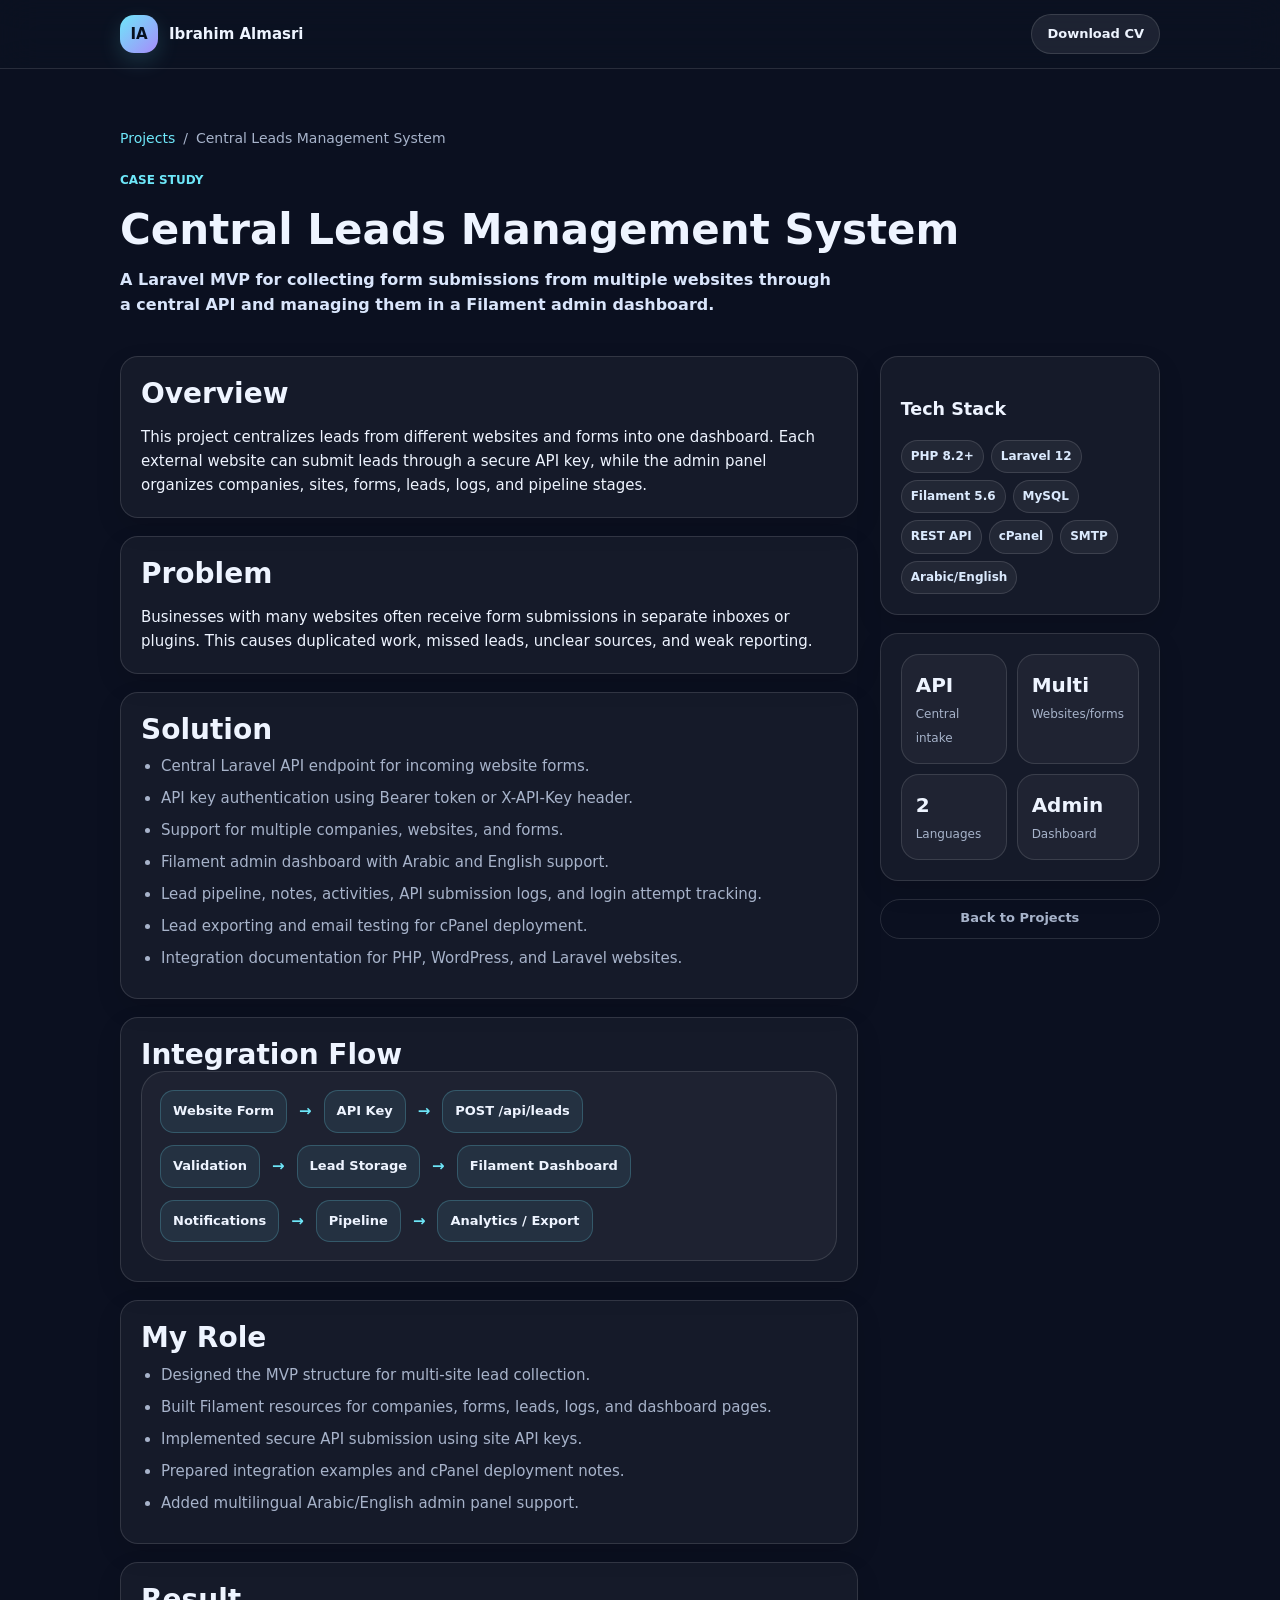
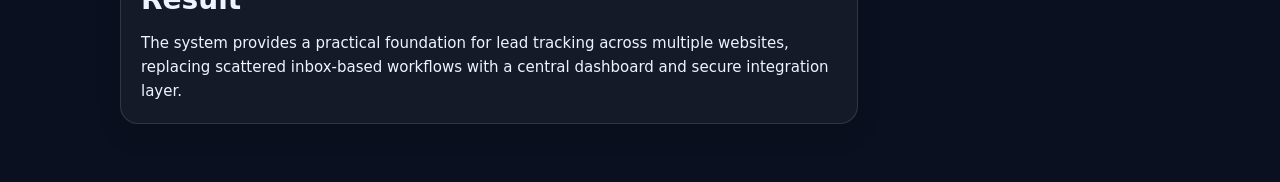
==== projects/central-leads/index.html @ 6cac3bda "update on  portfolio" ====
<!doctype html>
<html lang="en">
<head>
  <meta charset="utf-8">
  <meta name="viewport" content="width=device-width, initial-scale=1">
  <title>Central Leads Management System — Case Study | Ibrahim Almasri</title>
  <meta name="description" content="Central Leads Management System case study: Laravel and Filament dashboard for collecting leads from multiple external websites via a secure API.">
  <link rel="stylesheet" href="../../style.css">
</head>
<body>
  <header class="site-header">
    <div class="container nav">
      <a class="logo" href="../../"><span class="logo-mark">IA</span><span>Ibrahim Almasri</span></a>
      <div class="nav-actions"><a class="btn-secondary" href="../../files/IbrahimCVPlus26.pdf" target="_blank" rel="noopener">Download CV</a></div>
    </div>
  </header>
  <main class="project-page">
    <div class="container">
      <div class="breadcrumb"><a href="../../#projects">Projects</a><span>/</span><span>Central Leads Management System</span></div>
      <div class="section-head">
        <div>
          <p class="section-label">Case Study</p>
          <h1>Central Leads Management System</h1>
          <p class="hero-subtitle">A Laravel MVP for collecting form submissions from multiple websites through a central API and managing them in a Filament admin dashboard.</p>
        </div>
      </div>
      <div class="case-grid">
        <div class="case-main">
          <section class="card">
            <h2>Overview</h2>
            <p>This project centralizes leads from different websites and forms into one dashboard. Each external website can submit leads through a secure API key, while the admin panel organizes companies, sites, forms, leads, logs, and pipeline stages.</p>
          </section>
          <section class="card">
            <h2>Problem</h2>
            <p>Businesses with many websites often receive form submissions in separate inboxes or plugins. This causes duplicated work, missed leads, unclear sources, and weak reporting.</p>
          </section>
          <section class="card">
            <h2>Solution</h2>
            <ul class="case-list">
              <li>Central Laravel API endpoint for incoming website forms.</li>
              <li>API key authentication using Bearer token or X-API-Key header.</li>
              <li>Support for multiple companies, websites, and forms.</li>
              <li>Filament admin dashboard with Arabic and English support.</li>
              <li>Lead pipeline, notes, activities, API submission logs, and login attempt tracking.</li>
              <li>Lead exporting and email testing for cPanel deployment.</li>
              <li>Integration documentation for PHP, WordPress, and Laravel websites.</li>
            </ul>
          </section>
          <section class="card">
            <h2>Integration Flow</h2>
            <div class="diagram">
              <div class="diagram-row"><span class="node">Website Form</span><span class="arrow">→</span><span class="node">API Key</span><span class="arrow">→</span><span class="node">POST /api/leads</span></div>
              <div class="diagram-row"><span class="node">Validation</span><span class="arrow">→</span><span class="node">Lead Storage</span><span class="arrow">→</span><span class="node">Filament Dashboard</span></div>
              <div class="diagram-row"><span class="node">Notifications</span><span class="arrow">→</span><span class="node">Pipeline</span><span class="arrow">→</span><span class="node">Analytics / Export</span></div>
            </div>
          </section>
          <section class="card">
            <h2>My Role</h2>
            <ul class="case-list">
              <li>Designed the MVP structure for multi-site lead collection.</li>
              <li>Built Filament resources for companies, forms, leads, logs, and dashboard pages.</li>
              <li>Implemented secure API submission using site API keys.</li>
              <li>Prepared integration examples and cPanel deployment notes.</li>
              <li>Added multilingual Arabic/English admin panel support.</li>
            </ul>
          </section>
          <section class="card">
            <h2>Result</h2>
            <p>The system provides a practical foundation for lead tracking across multiple websites, replacing scattered inbox-based workflows with a central dashboard and secure integration layer.</p>
          </section>
        </div>
        <aside class="case-side">
          <div class="card">
            <h3>Tech Stack</h3>
            <div class="stack-cloud"><span class="tag">PHP 8.2+</span><span class="tag">Laravel 12</span><span class="tag">Filament 5.6</span><span class="tag">MySQL</span><span class="tag">REST API</span><span class="tag">cPanel</span><span class="tag">SMTP</span><span class="tag">Arabic/English</span></div>
          </div>
          <div class="card mini-stat">
            <div><strong>API</strong><span>Central intake</span></div>
            <div><strong>Multi</strong><span>Websites/forms</span></div>
            <div><strong>2</strong><span>Languages</span></div>
            <div><strong>Admin</strong><span>Dashboard</span></div>
          </div>
          <a class="btn-ghost" href="../../#projects">Back to Projects</a>
        </aside>
      </div>
    </div>
  </main>
  <script src="../../script.js"></script>
</body>
</html>
---- style.css ----
:root{
  --bg:#0c1222;
  --bg-soft:#111a31;
  --card:#141f39;
  --card-2:#0f172a;
  --text:#eef4ff;
  --muted:#a7b3ca;
  --line:rgba(255,255,255,.12);
  --brand:#6ee7f9;
  --brand-2:#a78bfa;
  --accent:#34d399;
  --warning:#fbbf24;
  --danger:#fb7185;
  --shadow:0 12px 36px rgba(0,0,0,.24);
  --radius:18px;
  --container:1080px;
}
*{box-sizing:border-box}
html{scroll-behavior:smooth}
body{
  margin:0;
  font-family:Inter,ui-sans-serif,system-ui,-apple-system,BlinkMacSystemFont,"Segoe UI",Arial,sans-serif;
  background:#0b1020;
  color:var(--text);
  font-size:15px;
  line-height:1.6;
}
a{color:inherit;text-decoration:none}
img{max-width:100%;display:block}
.container{max-width:var(--container);margin:0 auto;padding:0 20px}
.skip-link{position:absolute;left:-9999px;top:auto;width:1px;height:1px;overflow:hidden}
.skip-link:focus{left:20px;top:20px;width:auto;height:auto;padding:10px 14px;background:#fff;color:#0c1222;border-radius:12px;z-index:999}
.site-header{
  position:sticky;top:0;z-index:50;
  background:rgba(12,18,34,.72);
  backdrop-filter:blur(18px);
  border-bottom:1px solid var(--line);
}
.nav{display:flex;align-items:center;justify-content:space-between;min-height:68px;gap:16px}
.logo{display:flex;align-items:center;gap:11px;font-weight:800;letter-spacing:0}
.logo-mark{width:38px;height:38px;border-radius:14px;background:linear-gradient(135deg,var(--brand),var(--brand-2));display:grid;place-items:center;color:#07101f;font-weight:900;box-shadow:0 8px 22px rgba(110,231,249,.16)}
.nav-links{display:flex;align-items:center;gap:6px;list-style:none;margin:0;padding:0}
.nav-links a{display:inline-flex;padding:8px 11px;border-radius:999px;color:var(--muted);font-size:13px;font-weight:650}
.nav-links a:hover,.nav-links a.active{color:var(--text);background:rgba(255,255,255,.07)}
.nav-actions{display:flex;align-items:center;gap:10px}
.btn,.btn-secondary,.btn-ghost{
  display:inline-flex;align-items:center;justify-content:center;gap:9px;
  min-height:40px;padding:0 15px;border-radius:999px;
  font-weight:750;font-size:13px;border:1px solid transparent;transition:.2s ease;
}
.btn{background:linear-gradient(135deg,var(--brand),var(--brand-2));color:#06101e;box-shadow:0 12px 34px rgba(110,231,249,.22)}
.btn:hover{transform:translateY(-2px);box-shadow:0 18px 42px rgba(110,231,249,.26)}
.btn-secondary{background:rgba(255,255,255,.08);border-color:var(--line);color:var(--text)}
.btn-secondary:hover,.btn-ghost:hover{background:rgba(255,255,255,.12);transform:translateY(-1px)}
.btn-ghost{color:var(--muted);border-color:var(--line);background:transparent}
.menu-btn{display:none;width:40px;height:40px;border:1px solid var(--line);background:rgba(255,255,255,.07);color:var(--text);border-radius:12px;font-size:20px}
.hero{padding:64px 0 44px;position:relative;overflow:hidden}
.hero-grid{display:grid;grid-template-columns:1.15fr .85fr;gap:36px;align-items:center}
.eyebrow{display:inline-flex;align-items:center;gap:10px;padding:6px 10px;border-radius:999px;background:rgba(110,231,249,.09);color:#c8fbff;border:1px solid rgba(110,231,249,.18);font-size:12.5px;font-weight:700}
.dot{width:8px;height:8px;border-radius:50%;background:var(--accent);box-shadow:0 0 0 6px rgba(52,211,153,.12)}
h1{font-size:42px;line-height:1.1;margin:16px 0 14px;letter-spacing:0}
.gradient-text{background:linear-gradient(135deg,#fff,var(--brand),var(--brand-2));-webkit-background-clip:text;background-clip:text;color:transparent}
.hero-subtitle{font-size:16px;color:#d9e5fb;max-width:720px;margin:0 0 14px;font-weight:550}
.hero-copy{max-width:680px;color:var(--muted);font-size:15px;margin:0 0 24px}
.hero-actions{display:flex;flex-wrap:wrap;gap:10px;margin:24px 0}
.hero-meta{display:grid;grid-template-columns:repeat(3,minmax(0,1fr));gap:10px;margin-top:24px;max-width:650px}
.meta-card{padding:14px 15px;border:1px solid var(--line);border-radius:16px;background:rgba(255,255,255,.05)}
.meta-card strong{display:block;font-size:20px;line-height:1.1}
.meta-card span{font-size:13px;color:var(--muted)}
.hero-visual{position:relative}
.profile-card{
  position:relative;overflow:hidden;border:1px solid var(--line);border-radius:22px;background:rgba(255,255,255,.055);box-shadow:var(--shadow);padding:20px;
}
.profile-top{display:flex;align-items:center;gap:14px;margin-bottom:18px}
.avatar{width:60px;height:60px;border-radius:20px;background:linear-gradient(135deg,var(--brand),var(--brand-2));display:grid;place-items:center;color:#07101f;font-weight:900;font-size:22px;box-shadow:0 12px 28px rgba(167,139,250,.18)}
.status-pill{display:inline-flex;align-items:center;gap:8px;border:1px solid rgba(52,211,153,.28);background:rgba(52,211,153,.10);color:#caffe9;border-radius:999px;padding:5px 10px;font-size:12px;font-weight:800}
.code-window{border:1px solid var(--line);border-radius:18px;background:#07101f;overflow:hidden}
.window-bar{display:flex;gap:7px;align-items:center;height:36px;padding:0 12px;background:rgba(255,255,255,.055);border-bottom:1px solid var(--line)}
.circle{width:10px;height:10px;border-radius:50%;background:rgba(255,255,255,.25)}
pre{margin:0;white-space:pre-wrap;font-family:"SFMono-Regular",Consolas,"Liberation Mono",monospace;color:#e9f7ff;font-size:12.5px;line-height:1.7;padding:15px}
.k{color:#6ee7f9}.s{color:#a7f3d0}.n{color:#c4b5fd}.c{color:#94a3b8}
.stack-cloud{display:flex;gap:7px;flex-wrap:wrap;margin-top:16px}
.tag{display:inline-flex;align-items:center;border:1px solid var(--line);background:rgba(255,255,255,.06);padding:6px 9px;border-radius:999px;color:#dbeafe;font-size:12px;font-weight:750}
.section{padding:58px 0;border-top:1px solid rgba(255,255,255,.06)}
.section-head{display:flex;justify-content:space-between;align-items:flex-end;gap:18px;margin-bottom:24px}
.section-label{color:var(--brand);font-size:12px;font-weight:900;text-transform:uppercase;letter-spacing:0;margin:0 0 8px}
h2{font-size:28px;line-height:1.18;margin:0;letter-spacing:0}
.section-text{color:var(--muted);max-width:650px;margin:10px 0 0}
.about-grid{display:grid;grid-template-columns:1fr .82fr;gap:22px}
.card{border:1px solid var(--line);background:rgba(255,255,255,.045);border-radius:var(--radius);padding:20px;box-shadow:0 10px 26px rgba(0,0,0,.12)}
.card p:first-child{margin-top:0}.card p:last-child{margin-bottom:0}
.highlight-list{display:grid;gap:12px;margin:0;padding:0;list-style:none}
.highlight-list li{display:flex;gap:12px;align-items:flex-start;color:#d9e5fb}
.check{flex:0 0 24px;width:24px;height:24px;border-radius:9px;background:rgba(52,211,153,.14);color:#a7f3d0;display:grid;place-items:center;font-weight:900}
.skills-grid{display:grid;grid-template-columns:repeat(4,minmax(0,1fr));gap:14px}
.skill-card h3,.project-card h3,.timeline-card h3{margin:0 0 10px;font-size:17px}
.skill-card ul{margin:0;padding:0;list-style:none;display:flex;gap:8px;flex-wrap:wrap}
.skill-card li{font-size:13px;color:#dce8ff;background:rgba(255,255,255,.055);border:1px solid rgba(255,255,255,.08);padding:6px 9px;border-radius:999px}
.projects-grid{display:grid;grid-template-columns:repeat(2,minmax(0,1fr));gap:16px}
.project-card{position:relative;overflow:hidden;min-height:320px;display:flex;flex-direction:column;justify-content:space-between}
.project-card:before{content:none}
.project-card>*{position:relative}
.project-icon{width:44px;height:44px;border-radius:14px;display:grid;place-items:center;background:rgba(110,231,249,.10);border:1px solid rgba(110,231,249,.18);font-size:20px;margin-bottom:14px}
.project-card p{color:var(--muted);margin:0 0 16px}
.project-points{display:grid;gap:8px;margin:16px 0 0;padding:0;list-style:none;color:#d8e6ff;font-size:14px}
.project-points li:before{content:"•";color:var(--brand);font-weight:900;margin-right:8px}
.project-actions{display:flex;gap:10px;flex-wrap:wrap;margin-top:20px}
.timeline{display:grid;gap:16px}
.timeline-card{display:grid;grid-template-columns:260px 1fr;gap:22px}
.timeline-card .date{color:var(--brand);font-weight:850;font-size:14px}
.timeline-card .role{color:var(--text);font-weight:800}
.timeline-card .company{color:var(--muted);font-weight:650}
.timeline-card ul{margin:10px 0 0;padding-left:20px;color:var(--muted)}
.notice{border:1px solid rgba(251,191,36,.28);background:rgba(251,191,36,.08);border-radius:var(--radius);padding:20px;color:#fff4cf}
.contact-grid{display:grid;grid-template-columns:1fr 1fr;gap:18px}
.contact-card{display:flex;align-items:center;justify-content:space-between;gap:16px}
.contact-card span{color:var(--muted);display:block;font-size:12.5px}.contact-card strong{font-size:15px;overflow-wrap:anywhere}
.footer{padding:28px 0;border-top:1px solid var(--line);color:var(--muted)}
.footer .container{display:block}
.project-page{padding:58px 0}
.breadcrumb{display:flex;gap:8px;align-items:center;color:var(--muted);font-size:14px;margin-bottom:22px}.breadcrumb a{color:var(--brand)}
.case-grid{display:grid;grid-template-columns:1fr .38fr;gap:22px;align-items:start}
.case-main{display:grid;gap:18px}.case-side{position:sticky;top:100px;display:grid;gap:18px}
.case-list{margin:0;padding-left:20px;color:var(--muted)}
.case-list li{margin:8px 0}
.mini-stat{display:grid;grid-template-columns:1fr 1fr;gap:10px}.mini-stat div{border:1px solid var(--line);border-radius:18px;padding:14px;background:rgba(255,255,255,.045)}.mini-stat strong{display:block;font-size:20px}.mini-stat span{font-size:12px;color:var(--muted)}
.diagram{border:1px solid var(--line);border-radius:24px;padding:18px;background:rgba(255,255,255,.04);display:grid;gap:12px}
.diagram-row{display:flex;gap:12px;flex-wrap:wrap;align-items:center}.node{border:1px solid rgba(110,231,249,.22);background:rgba(110,231,249,.08);padding:10px 12px;border-radius:14px;font-size:13px;font-weight:800}.arrow{color:var(--brand);font-weight:900}
@media (max-width:940px){
  h1{font-size:36px}
  h2{font-size:25px}
  .hero-grid,.about-grid,.case-grid,.contact-grid{grid-template-columns:1fr}.case-side{position:static}.skills-grid,.projects-grid{grid-template-columns:repeat(2,minmax(0,1fr))}.timeline-card{grid-template-columns:1fr}.section-head{display:block}.hero{padding-top:52px}
  .nav-links{position:fixed;left:18px;right:18px;top:86px;display:none;flex-direction:column;align-items:stretch;background:rgba(17,26,49,.98);border:1px solid var(--line);border-radius:22px;padding:12px;box-shadow:var(--shadow)}
  .nav-links.open{display:flex}.nav-links a{justify-content:center}.menu-btn{display:inline-grid;place-items:center}.nav-actions .btn-secondary{display:none}
}
@media (max-width:620px){
  .container{padding:0 16px}.hero-meta,.skills-grid,.projects-grid,.mini-stat{grid-template-columns:1fr}h1{font-size:30px}.hero-subtitle{font-size:15px}h2{font-size:23px}.card{padding:18px}.nav{min-height:64px}.nav-links{top:74px}.profile-card{padding:18px}.hero-actions .btn,.hero-actions .btn-secondary,.hero-actions .btn-ghost{width:100%}.contact-card{display:block}.section{padding:46px 0}
}
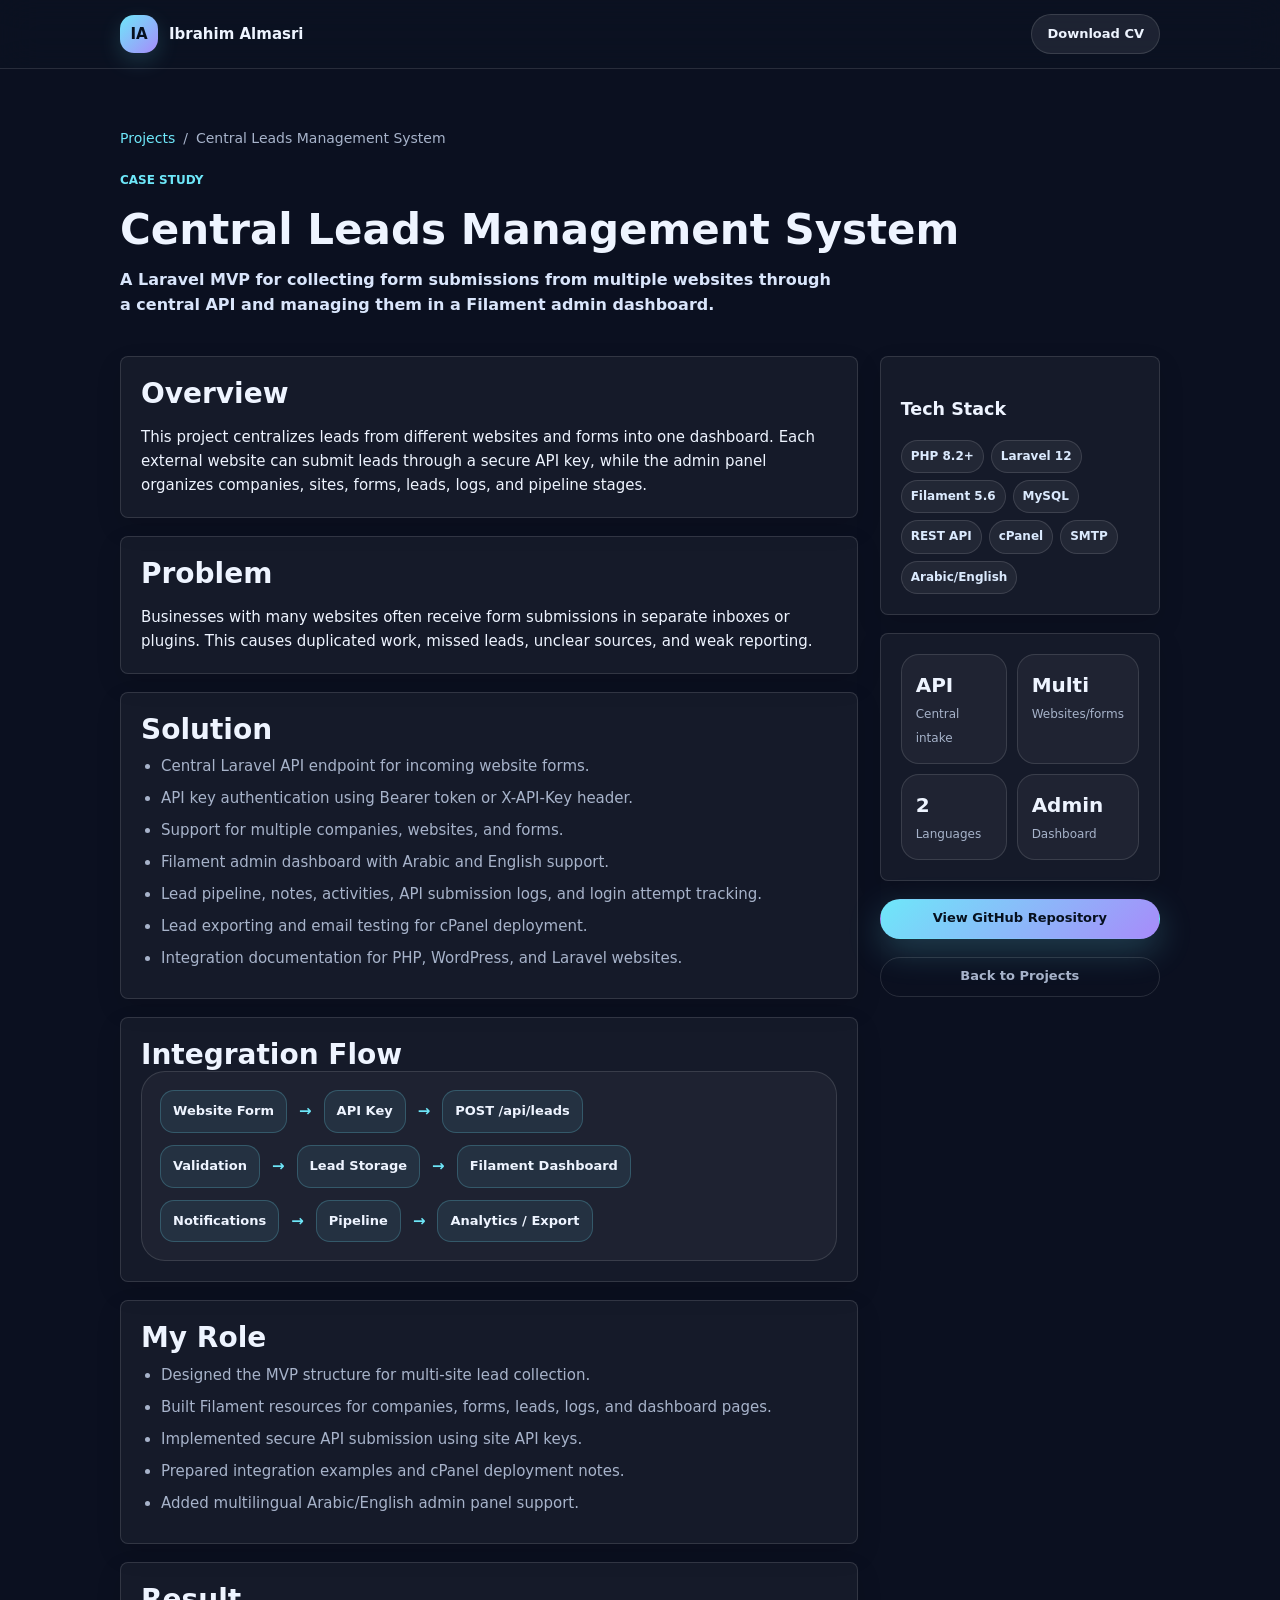
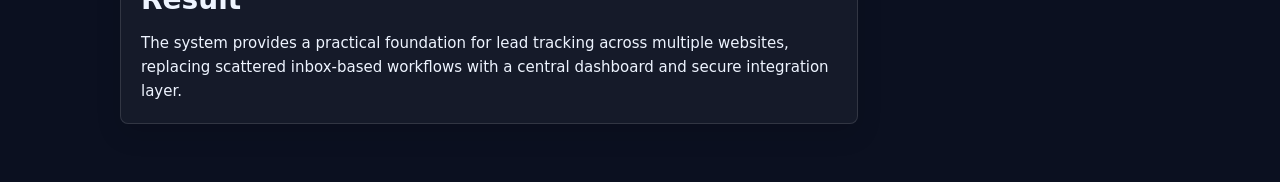
==== commit c39942e8: "update on  portfolio" ====
--- a/projects/central-leads/index.html
+++ b/projects/central-leads/index.html
@@ -80,6 +80,7 @@
             <div><strong>2</strong><span>Languages</span></div>
             <div><strong>Admin</strong><span>Dashboard</span></div>
           </div>
+          <a class="btn" href="https://github.com/Ibrahimalmari/central-leads-management-system" target="_blank" rel="noopener">View GitHub Repository</a>
           <a class="btn-ghost" href="../../#projects">Back to Projects</a>
         </aside>
       </div>
--- a/style.css
+++ b/style.css
@@ -12,11 +12,11 @@
   --warning:#fbbf24;
   --danger:#fb7185;
   --shadow:0 12px 36px rgba(0,0,0,.24);
-  --radius:18px;
+  --radius:8px;
   --container:1080px;
 }
 *{box-sizing:border-box}
-html{scroll-behavior:smooth}
+html{scroll-behavior:smooth;scroll-padding-top:86px}
 body{
   margin:0;
   font-family:Inter,ui-sans-serif,system-ui,-apple-system,BlinkMacSystemFont,"Segoe UI",Arial,sans-serif;
@@ -82,6 +82,7 @@
 .stack-cloud{display:flex;gap:7px;flex-wrap:wrap;margin-top:16px}
 .tag{display:inline-flex;align-items:center;border:1px solid var(--line);background:rgba(255,255,255,.06);padding:6px 9px;border-radius:999px;color:#dbeafe;font-size:12px;font-weight:750}
 .section{padding:58px 0;border-top:1px solid rgba(255,255,255,.06)}
+section[id]{scroll-margin-top:86px}
 .section-head{display:flex;justify-content:space-between;align-items:flex-end;gap:18px;margin-bottom:24px}
 .section-label{color:var(--brand);font-size:12px;font-weight:900;text-transform:uppercase;letter-spacing:0;margin:0 0 8px}
 h2{font-size:28px;line-height:1.18;margin:0;letter-spacing:0}
@@ -96,15 +97,46 @@
 .skill-card h3,.project-card h3,.timeline-card h3{margin:0 0 10px;font-size:17px}
 .skill-card ul{margin:0;padding:0;list-style:none;display:flex;gap:8px;flex-wrap:wrap}
 .skill-card li{font-size:13px;color:#dce8ff;background:rgba(255,255,255,.055);border:1px solid rgba(255,255,255,.08);padding:6px 9px;border-radius:999px}
-.projects-grid{display:grid;grid-template-columns:repeat(2,minmax(0,1fr));gap:16px}
-.project-card{position:relative;overflow:hidden;min-height:320px;display:flex;flex-direction:column;justify-content:space-between}
-.project-card:before{content:none}
+.projects-grid{display:grid;grid-template-columns:repeat(2,minmax(0,1fr));gap:18px}
+.project-card{
+  --project-accent:var(--brand);
+  --project-soft:rgba(110,231,249,.10);
+  position:relative;overflow:hidden;min-height:430px;display:flex;flex-direction:column;justify-content:space-between;padding:0;
+  background:linear-gradient(180deg,var(--project-soft),rgba(255,255,255,.04) 44%),rgba(255,255,255,.045);
+}
+.project-card:before{content:"";position:absolute;inset:0 0 auto;height:3px;background:var(--project-accent)}
+.project-archive{--project-accent:#6ee7f9;--project-soft:rgba(110,231,249,.10)}
+.project-leads{--project-accent:#34d399;--project-soft:rgba(52,211,153,.10)}
+.project-commerce{--project-accent:#fbbf24;--project-soft:rgba(251,191,36,.10)}
+.project-ops{--project-accent:#fb7185;--project-soft:rgba(251,113,133,.10)}
 .project-card>*{position:relative}
-.project-icon{width:44px;height:44px;border-radius:14px;display:grid;place-items:center;background:rgba(110,231,249,.10);border:1px solid rgba(110,231,249,.18);font-size:20px;margin-bottom:14px}
+.project-header{display:flex;align-items:center;justify-content:space-between;gap:12px;padding:18px 18px 0}
+.project-icon{width:44px;height:44px;border-radius:8px;display:grid;place-items:center;background:var(--project-accent);color:#07101f;font-size:11px;font-weight:950;letter-spacing:0}
+.project-type{display:inline-flex;align-items:center;min-height:28px;padding:0 10px;border:1px solid var(--line);border-radius:999px;background:rgba(255,255,255,.05);color:#dbeafe;font-size:12px;font-weight:800;white-space:nowrap}
+.project-body{padding:18px 18px 0}
+.project-card h3{font-size:18px}
 .project-card p{color:var(--muted);margin:0 0 16px}
+.project-card .stack-cloud{margin-top:14px}
+.project-snapshot{min-height:106px;margin-top:18px;border:1px solid rgba(255,255,255,.11);border-radius:8px;background:rgba(7,16,31,.50);padding:12px}
+.snapshot-window{display:flex;gap:6px;margin-bottom:12px}
+.snapshot-window span{width:8px;height:8px;border-radius:50%;background:rgba(255,255,255,.28)}
+.archive-preview-grid{display:grid;grid-template-columns:1.3fr 1fr 1fr;grid-auto-rows:18px;gap:8px}
+.archive-preview-grid span{border-radius:5px;background:rgba(255,255,255,.12)}
+.archive-preview-grid .doc-pane{grid-row:span 2;background:linear-gradient(135deg,rgba(110,231,249,.33),rgba(255,255,255,.10))}
+.archive-preview-grid .active{background:var(--project-accent)}
+.leads-snapshot{display:grid;grid-template-columns:minmax(0,1fr) 26px minmax(0,1fr) 26px minmax(0,1fr);align-items:center;gap:8px}
+.leads-snapshot span{display:grid;place-items:center;min-height:54px;border:1px solid rgba(52,211,153,.24);border-radius:7px;background:rgba(52,211,153,.08);color:#dfffee;font-size:12px;font-weight:850;text-align:center}
+.leads-snapshot i{display:block;height:2px;background:linear-gradient(90deg,var(--project-accent),rgba(52,211,153,.10));position:relative}
+.leads-snapshot i:after{content:"";position:absolute;right:2px;top:50%;width:7px;height:7px;border-top:2px solid var(--project-accent);border-right:2px solid var(--project-accent);transform:translateY(-50%) rotate(45deg)}
+.commerce-snapshot{display:grid;grid-template-columns:repeat(4,minmax(0,1fr));gap:8px;align-items:stretch}
+.commerce-snapshot span,.commerce-snapshot strong{display:grid;place-items:center;min-height:76px;border:1px solid rgba(251,191,36,.22);border-radius:7px;background:rgba(251,191,36,.08);color:#fff4cf;font-size:12px;font-weight:850;text-align:center}
+.commerce-snapshot strong{background:rgba(52,211,153,.12);border-color:rgba(52,211,153,.28);color:#d1fae5}
+.ops-snapshot{display:grid;grid-template-columns:repeat(4,minmax(0,1fr));gap:8px}
+.ops-snapshot span{position:relative;display:grid;place-items:end start;min-height:76px;padding:10px;border:1px solid rgba(251,113,133,.22);border-radius:7px;background:rgba(251,113,133,.08);color:#ffe4e9;font-size:12px;font-weight:850}
+.ops-snapshot span:before{content:"";position:absolute;left:10px;top:10px;width:10px;height:10px;border-radius:50%;background:var(--project-accent);box-shadow:0 0 0 5px rgba(251,113,133,.12)}
 .project-points{display:grid;gap:8px;margin:16px 0 0;padding:0;list-style:none;color:#d8e6ff;font-size:14px}
 .project-points li:before{content:"•";color:var(--brand);font-weight:900;margin-right:8px}
-.project-actions{display:flex;gap:10px;flex-wrap:wrap;margin-top:20px}
+.project-actions{display:flex;gap:10px;flex-wrap:wrap;margin-top:0;padding:18px}
 .timeline{display:grid;gap:16px}
 .timeline-card{display:grid;grid-template-columns:260px 1fr;gap:22px}
 .timeline-card .date{color:var(--brand);font-weight:850;font-size:14px}
@@ -134,5 +166,6 @@
   .nav-links.open{display:flex}.nav-links a{justify-content:center}.menu-btn{display:inline-grid;place-items:center}.nav-actions .btn-secondary{display:none}
 }
 @media (max-width:620px){
-  .container{padding:0 16px}.hero-meta,.skills-grid,.projects-grid,.mini-stat{grid-template-columns:1fr}h1{font-size:30px}.hero-subtitle{font-size:15px}h2{font-size:23px}.card{padding:18px}.nav{min-height:64px}.nav-links{top:74px}.profile-card{padding:18px}.hero-actions .btn,.hero-actions .btn-secondary,.hero-actions .btn-ghost{width:100%}.contact-card{display:block}.section{padding:46px 0}
+  .container{padding:0 16px}.hero-meta,.skills-grid,.projects-grid,.mini-stat{grid-template-columns:1fr}h1{font-size:30px}.hero-subtitle{font-size:15px}h2{font-size:23px}.card{padding:18px}.project-card{min-height:auto;padding:0}.nav{min-height:64px}.nav-links{top:74px}.profile-card{padding:18px}.hero-actions .btn,.hero-actions .btn-secondary,.hero-actions .btn-ghost{width:100%}.contact-card{display:block}.section{padding:46px 0}
+  .project-header{align-items:flex-start}.project-type{white-space:normal;text-align:right}.leads-snapshot{grid-template-columns:1fr}.leads-snapshot i{width:18px;height:18px;justify-self:center;background:none}.leads-snapshot i:before{content:"";position:absolute;left:8px;top:0;bottom:4px;width:2px;background:linear-gradient(180deg,var(--project-accent),rgba(52,211,153,.10))}.leads-snapshot i:after{right:auto;left:4px;top:auto;bottom:1px;transform:rotate(135deg)}.commerce-snapshot,.ops-snapshot{grid-template-columns:repeat(2,minmax(0,1fr))}
 }
